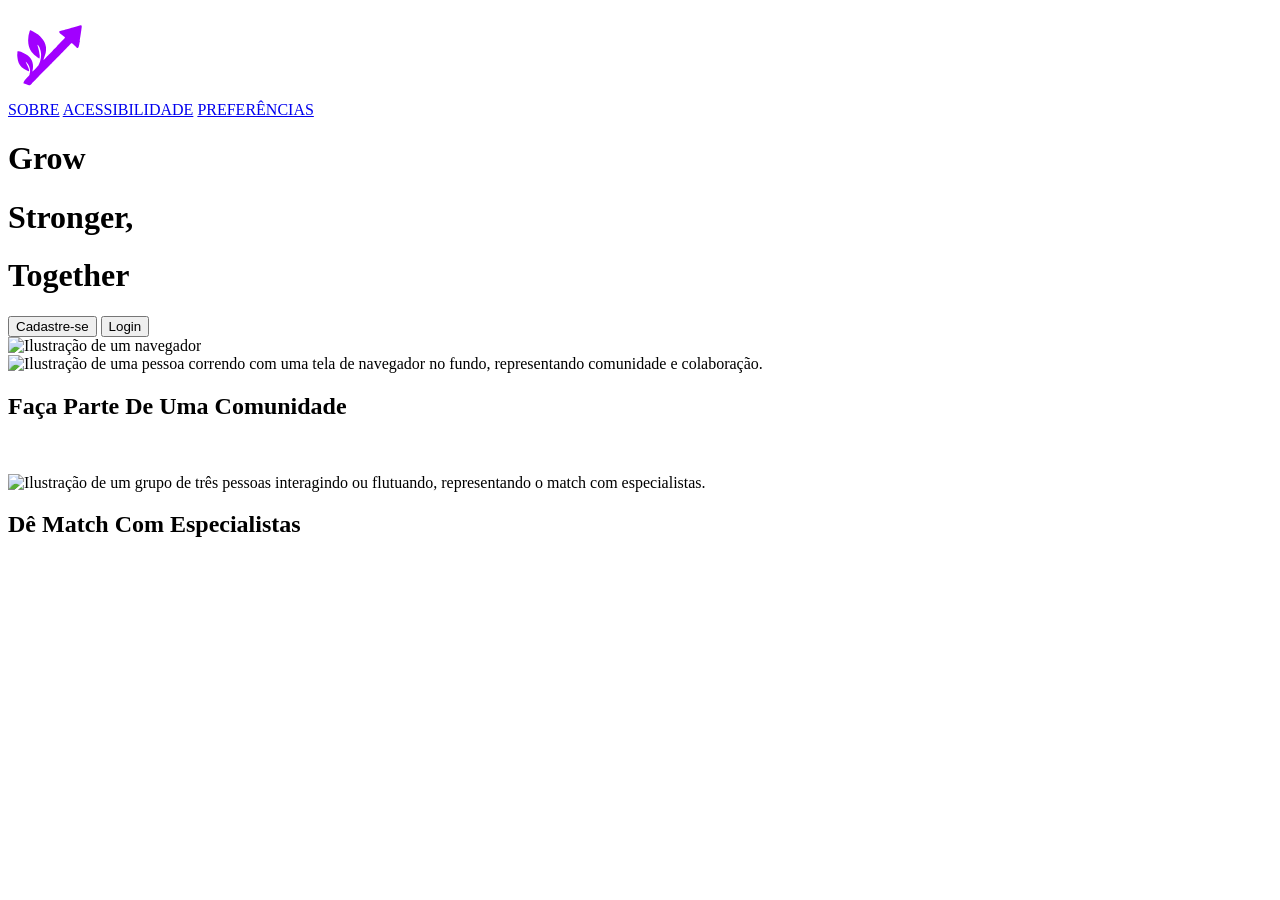
==== public/index.html @ de11a6f7 "Cmmit inicial" ====
<!DOCTYPE html>
<html lang="pt-br">
<head>
  <meta charset="UTF-8">
  <link rel="stylesheet" href="styles.css">
  <link rel="preconnect" href="https://fonts.googleapis.com">
  <link rel="preconnect" href="https://fonts.gstatic.com" crossorigin>
  <link href="https://fonts.googleapis.com/css2?family=Outfit:wght@100..900&display=swap" rel="stylesheet">
  <meta name="viewport" content="width=device-width, initial-scale=1.0">
  <title>Grow Us</title>
  <link rel="icon" href="favicon.ico" type="image/x-icon">
</head>
<body>

  <header class="top">
    <!-- Logo SVG (Mantida a SVG original do usuário) -->
    <div class="img-top">
      <svg xmlns="http://www.w3.org/2000/svg" width="123" height="89" viewBox="0 0 123 89" fill="none">
        <path fill-rule="evenodd" clip-rule="evenodd" d="M68.4445 18.4549C65.9694 19.1409 63.4789 19.8556 62.9098 20.0435C62.3406 20.231 60.9226 20.6368 59.7583 20.9449C58.5941 21.2531 56.4588 21.8553 55.0131 22.2833C53.5674 22.7114 52.1484 23.0697 51.8596 23.0797C51.4269 23.0948 51.3229 23.1996 51.2689 23.6767C51.1683 24.5646 51.5542 25.0324 53.765 26.7019C56.312 28.6254 57.0696 29.3261 56.953 29.6504C56.8625 29.902 55.0179 31.8948 52.8399 34.0943C52.2207 34.7196 51.2542 35.7348 50.6921 36.3502C50.1301 36.9657 49.6065 37.4465 49.5287 37.4185C49.4509 37.3905 49.2472 37.5998 49.0763 37.8835C48.7832 38.3695 48.3416 38.8509 45.8915 41.3567C45.3376 41.9231 44.8718 42.4216 44.8564 42.4645C44.8109 42.5909 41.0044 46.4867 39.3687 48.0806C38.8695 48.5673 38.0851 49.425 37.6255 49.9865C37.166 50.5481 36.5033 51.2366 36.1527 51.5164C35.6093 51.9502 35.5181 51.9661 35.5336 51.6241C35.5436 51.4035 36.0327 49.9093 36.6203 48.3036C37.2081 46.6979 37.6908 45.2362 37.693 45.0553C37.6953 44.8744 37.7939 44.117 37.9121 43.3721C38.0304 42.6273 38.0816 41.9074 38.0262 41.7723C37.9707 41.6374 37.9782 41.3802 38.0427 41.2008C38.1073 41.0214 38.0478 39.9541 37.9106 38.8288C37.5116 35.5541 35.9294 32.4679 33.118 29.4791C31.5556 27.8182 30.5673 26.8961 29.7854 26.3696C29.4157 26.1205 28.7984 25.69 28.4136 25.4126C27.5807 24.8122 26.2667 24.073 24.1089 22.9904C22.0996 21.9824 21.9023 22.0581 21.4428 24.0145C21.2724 24.7406 21.0031 25.7339 20.8445 26.222C20.686 26.7101 20.5611 27.2599 20.5671 27.4437C20.5732 27.6276 20.4927 28.342 20.3886 29.0313C20.0546 31.2388 20.0361 33.5416 20.3365 35.5098C21.1659 40.9411 23.3227 44.576 27.7513 48.0057C28.5203 48.6013 29.5733 49.4183 30.0915 49.8214C30.6097 50.2245 31.1272 50.5346 31.2414 50.5102C31.5816 50.4383 31.8349 48.6666 31.714 47.2032C31.5998 45.8206 30.5725 40.6791 30.267 39.962C29.9369 39.187 29.4009 37.0594 29.4801 36.839C29.6072 36.4856 30.3594 37.399 31.1449 38.8602C32.3917 41.1794 33.5054 46.4685 33.027 47.7987C32.9477 48.0193 32.9131 48.4059 32.9502 48.6578C33.0715 49.4806 32.3688 52.6697 31.5817 54.8695C30.9471 56.6426 30.6934 57.1337 30.1457 57.6481C29.7798 57.9918 29.4487 58.3613 29.41 58.4691C29.2472 58.9218 24.8123 63.5389 24.6069 63.4696C24.3241 63.3745 24.3089 62.8548 24.5677 62.1349C24.6779 61.8286 24.8443 60.9304 24.9377 60.1387C25.5337 55.0828 23.7161 50.6035 19.8373 47.5695C17.6514 45.8597 13.1933 43.7206 10.8723 43.2683C9.65905 43.0317 9.30221 43.256 9.37887 44.207C9.44315 45.007 9.36849 46.2183 9.23138 46.5996C9.09055 46.9912 9.48812 50.4213 9.87494 52.1513C10.6931 55.8106 12.8444 58.9808 15.7549 60.8157C18.8164 62.7459 20.6772 63.5873 21.016 63.1945C21.46 62.6797 20.8513 60.6632 19.2438 57.3217C18.3311 55.4244 17.643 53.8445 17.7146 53.8108C18.1664 53.598 20.1178 56.1146 21.009 58.0598C22.0627 60.3595 22.4643 64.2161 21.7658 65.3269C21.5835 65.6164 21.525 65.9125 21.625 66.0381C21.8019 66.2608 21.1509 67.6375 20.7355 67.9192C20.6188 67.9983 20.2473 68.3807 19.9097 68.769C19.2483 69.5304 18.4182 70.4086 17.1463 71.694C16.5544 72.2921 16.2106 72.8653 15.8428 73.8682L15.3433 75.2303L18.2522 76.3279C21.0646 77.3891 21.1838 77.4165 21.8448 77.1523C22.2209 77.0021 23.043 76.3329 23.6715 75.6654C24.8856 74.3759 26.2667 72.9873 26.7167 72.603C27.0522 72.3168 27.8193 71.5104 28.9027 70.3057C30.2063 68.8561 31.7222 67.2971 36.9707 62.0079C37.7103 61.2625 38.3272 60.6199 38.3416 60.5799C38.3653 60.514 39.4121 59.4591 42.4373 56.4522C43.019 55.874 43.6244 55.2989 43.7825 55.1741C43.9408 55.0493 44.5141 54.4626 45.0566 53.8703C46.3388 52.4705 46.3856 52.4224 52.7869 45.9133C53.2489 45.4437 53.7017 45.0861 53.7932 45.119C53.8844 45.1518 54.2066 44.8108 54.5088 44.3612C54.811 43.9116 55.6873 42.9136 56.4559 42.1432C59.2258 39.3674 60.1344 38.4418 61.78 36.7191C62.7001 35.7561 63.5853 34.9654 63.7473 34.962C63.9093 34.9586 65.1489 36.1011 66.5021 37.5006C69.8458 40.9597 70.2226 40.9463 71.0529 37.3404C71.2846 36.3336 71.4413 35.3675 71.4009 35.1938C71.3605 35.02 71.4887 34.6031 71.6859 34.2673C71.8853 33.9271 71.9772 33.5728 71.8934 33.4673C71.7111 33.2381 71.7686 32.0774 72.0389 30.5371C72.257 29.2943 72.3612 28.6259 72.8522 25.3235C73.4481 21.3167 73.5136 20.8309 73.5431 20.1982C73.5592 19.8527 73.6425 19.3756 73.7279 19.1381C73.9088 18.6351 73.5592 17.4287 73.1947 17.2976C73.0572 17.2481 70.9197 17.7689 68.4445 18.4549Z" fill="#A100FF"/>
      </svg>
    </div>

    <nav class="div-top">
      <a href="#" class="texto-top">SOBRE</a>
      <a href="#" class="texto-top">ACESSIBILIDADE</a>
      <a href="#" class="texto-top">PREFERÊNCIAS</a>
    </nav>
    
  </header>

  <main class="div-semi-top">
    
    <div class="div-semi-top-0">
      <!-- O texto foi mantido em H1s separados para facilitar o controle de quebra de linha -->
      <h1 class="texto-semi">Grow</h1>
      <h1 class="texto-semi">Stronger,</h1>
      <h1 class="texto-semi">Together</h1>
      <div class="div-botoes-semi">
        <button class="btn-conectar">Cadastre-se</button>
        <button class="btn-login">Login</button>
      </div>
    </div>

    <!-- A div da imagem foi mantida com a referência original do usuário -->
    <div class="div-semi-top-1">
      <img class="img-semi-top"  src="imgs/Brazuca Screen 1.png" alt="Ilustração de um navegador">
    </div>

  
  
  </main>

  <main class="main-2">
        <!-- Seção 1: Faça Parte De Uma Comunidade (Ilustração Esquerda) -->
        <section class="feature-section community-section">
            <div class="content-wrapper">
                <div class="illustration-container">
                    <!-- Ilustração 1: Pessoa correndo com tela de fundo -->
                    <img src="imgs/Brazuca Screen 2.png" alt="Ilustração de uma pessoa correndo com uma tela de navegador no fundo, representando comunidade e colaboração.">
                </div>
                <div class="text-container">
                    <h1>Faça Parte De Uma Comunidade</h1>
                    <p style="color: white;">Participe de um ambiente onde você pode colaborar, trocar experiências, solucionar desafios em conjunto e compartilhar conhecimento com outros profissionais da área!</p>
                </div>
            </div>
        </section>

        <!-- Seção 2: Dê Match Com Especialistas (Ilustração Direita) -->
        <section class="feature-section specialists-section">
            <div class="content-wrapper">

                <div class="illustration-container">
                    <!-- Ilustração 2: Grupo de pessoas flutuando/interagindo -->
                    <img src="imgs/Frame 213.png" alt="Ilustração de um grupo de três pessoas interagindo ou flutuando, representando o match com especialistas.">
                </div>
                <div class="text-container">
                    <h1>Dê Match Com Especialistas</h1>
                    <p style="color: white;">Dê match com profissionais cujas respostas, skills e interesses complementam e aceleram sua jornada na carreira.</p>
                </div>
                
            </div>
        </section>
  </main>
  
</body>
</html>
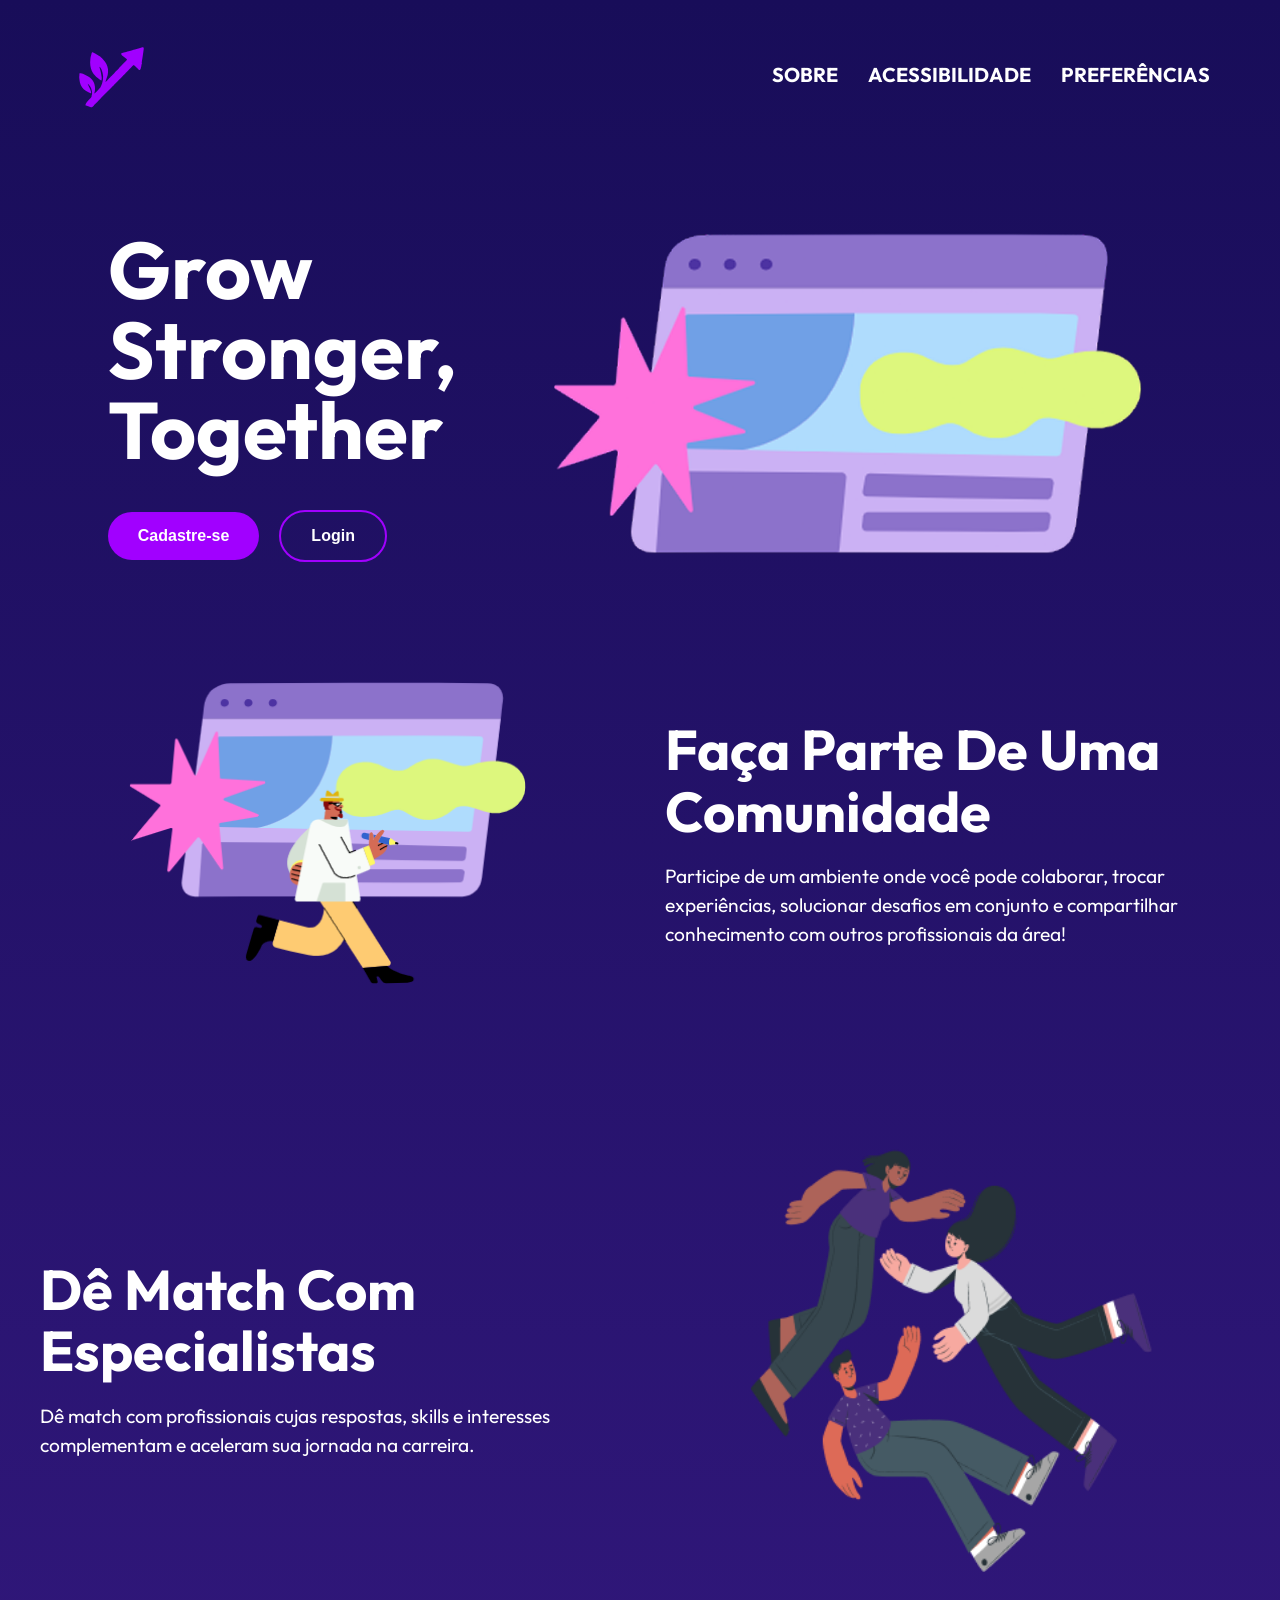
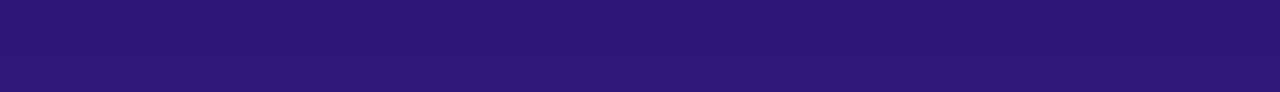
==== commit 62fecbda: "Commit inicial" ====
--- a/public/index.html
+++ b/public/index.html
@@ -2,13 +2,13 @@
 <html lang="pt-br">
 <head>
   <meta charset="UTF-8">
-  <link rel="stylesheet" href="styles.css">
+  <link rel="stylesheet" href="/public/src/css/styles.css">
   <link rel="preconnect" href="https://fonts.googleapis.com">
   <link rel="preconnect" href="https://fonts.gstatic.com" crossorigin>
   <link href="https://fonts.googleapis.com/css2?family=Outfit:wght@100..900&display=swap" rel="stylesheet">
   <meta name="viewport" content="width=device-width, initial-scale=1.0">
   <title>Grow Us</title>
-  <link rel="icon" href="favicon.ico" type="image/x-icon">
+  <link rel="icon" href="/public/src/assets/icons/favicon.ico" type="image/x-icon">
 </head>
 <body>
 
@@ -43,7 +43,7 @@
 
     <!-- A div da imagem foi mantida com a referência original do usuário -->
     <div class="div-semi-top-1">
-      <img class="img-semi-top"  src="imgs/Brazuca Screen 1.png" alt="Ilustração de um navegador">
+      <img class="img-semi-top"  src="/public/src/assets/images/Brazuca Screen 1.png" alt="Ilustração de um navegador">
     </div>
 
   
@@ -56,7 +56,7 @@
             <div class="content-wrapper">
                 <div class="illustration-container">
                     <!-- Ilustração 1: Pessoa correndo com tela de fundo -->
-                    <img src="imgs/Brazuca Screen 2.png" alt="Ilustração de uma pessoa correndo com uma tela de navegador no fundo, representando comunidade e colaboração.">
+                    <img src="/public/src/assets/images/Brazuca Screen 2.png" alt="Ilustração de uma pessoa correndo com uma tela de navegador no fundo, representando comunidade e colaboração.">
                 </div>
                 <div class="text-container">
                     <h1>Faça Parte De Uma Comunidade</h1>
@@ -71,7 +71,7 @@
 
                 <div class="illustration-container">
                     <!-- Ilustração 2: Grupo de pessoas flutuando/interagindo -->
-                    <img src="imgs/Frame 213.png" alt="Ilustração de um grupo de três pessoas interagindo ou flutuando, representando o match com especialistas.">
+                    <img src="/public/src/assets/images/Frame 213.png" alt="Ilustração de um grupo de três pessoas interagindo ou flutuando, representando o match com especialistas.">
                 </div>
                 <div class="text-container">
                     <h1>Dê Match Com Especialistas</h1>
--- a/public/src/css/styles.css
+++ b/public/src/css/styles.css
@@ -0,0 +1,252 @@
+/* Importação da fonte Outfit já está no HTML */
+
+/* Reset básico e cor de fundo com gradiente */
+* {
+    box-sizing: border-box;
+    margin: 0;
+    padding: 0;
+}
+
+body {
+    /* Cor de fundo base do usuário: #180D59 */
+    /* Adicionando um gradiente sutil para replicar o efeito da imagem */
+    background: linear-gradient(180deg, #180D59 0%, #30177A 100%);
+    min-height: 100vh; /* Garante que o gradiente cubra toda a tela */
+    font-family: "Outfit", sans-serif;
+}
+
+/* Estilo do Cabeçalho (Header) */
+.top {
+    display: flex;
+    /* Usando space-between para empurrar os links para a direita e a logo para a esquerda */
+    justify-content: space-between;
+    align-items: center;
+    padding: 30px 70px; /* Padding para as laterais e topo/fundo */
+}
+
+/* Logo - A SVG já tem a cor roxa (fill="#A100FF") */
+.img-top {
+    /* Ajuste o tamanho da SVG se necessário, mas as dimensões originais (123x89) parecem adequadas */
+    display: flex;
+    align-items: center;
+}
+
+/* Links de Navegação */
+.div-top {
+    display: flex;
+    gap: 30px;
+    /* O padding-right: 70px; foi movido para o .top para centralizar o conteúdo do header */
+}
+
+.texto-top {
+    color: #FFF;
+    font-size: 20px;
+    font-weight: 700;
+    text-decoration: none; /* Remover sublinhado de links */
+    cursor: pointer;
+    /* O design não parece ter a fonte Outfit, mas vou manter o que o usuário definiu */
+    transition: color 0.3s;
+}
+
+.texto-top:hover {
+    color: #A100FF; /* Um efeito de hover sutil */
+}
+
+/* Seção Principal (Hero Section) */
+.div-semi-top {
+    margin-top: 80px; /* Ajuste para o espaçamento do topo */
+    display: flex;
+    /* Usando um padding horizontal para centralizar o conteúdo de forma mais controlada */
+    padding: 0 100px;
+    align-items: center;
+    justify-content: space-around; /* Distribui o espaço entre o texto e a imagem */
+}
+
+/* Div do Texto e Botões */
+.div-semi-top-0 {
+    /* O design mostra o texto e botões à esquerda */
+    max-width: 500px;
+}
+
+.texto-semi {
+    color: #FFF;
+    font-size: 80px; /* Aumentado para corresponder ao tamanho da imagem */
+    font-weight: 700;
+    line-height: 1.0; /* Linha mais apertada para o texto */
+    text-transform: none; /* Removido capitalize, o texto na imagem é misto */
+    padding: 0;
+    margin: 0;
+}
+
+/* Div dos Botões */
+.div-botoes-semi {
+    margin-top: 40px; /* Aumentado o espaçamento para a imagem */
+    display: flex;
+    gap: 20px;
+    align-items: center;
+}
+
+/* Botão CONECTAR (Preenchido) */
+.btn-conectar {
+    background-color: #A100FF; /* Roxo vibrante */
+    color: #FFF;
+    border: none;
+    padding: 15px 30px;
+    border-radius: 30px; /* Borda arredondada */
+    font-size: 16px;
+    font-weight: 700;
+    cursor: pointer;
+    transition: background-color 0.3s;
+}
+
+.btn-conectar:hover {
+    background-color: #8B00E0;
+}
+
+/* Botão LOGIN (Borda) */
+.btn-login {
+    background-color: transparent;
+    color: #FFF;
+    border: 2px solid #A100FF; /* Borda roxa vibrante */
+    padding: 15px 30px;
+    border-radius: 30px;
+    font-size: 16px;
+    font-weight: 700;
+    cursor: pointer;
+    transition: background-color 0.3s, border-color 0.3s;
+}
+
+.btn-login:hover {
+    background-color: rgba(161, 0, 255, 0.1); /* Um leve fundo ao passar o mouse */
+}
+
+/* Imagem de Ilustração */
+.div-semi-top-1 {
+    /* Garante que a imagem não seja esmagada */
+    flex-shrink: 0;
+}
+
+.img-semi-top {
+    /* Ajustado o tamanho para corresponder melhor à proporção da imagem */
+    width: 650px; 
+    height: auto;
+    margin-left: 50px; /* Espaçamento da imagem para o texto */
+}
+
+/* Removido as classes não utilizadas ou substituídas */
+/* .espaco foi removida */
+/* .div-top teve o padding ajustado */
+/* .texto-semi teve o font-size ajustado */
+/* .img-semi-top teve o width ajustado */
+
+.main-2 {
+    max-width: 1400px;
+    margin: 0 auto; /* Centraliza horizontalmente */
+    padding: 40px 20px;
+}
+
+
+.feature-section {
+    padding: 80px 0;
+    justify-content: center;
+}
+
+.content-wrapper {
+    display: flex;
+    align-items: center;
+    justify-content: space-between;
+    gap: 50px;
+    margin: 0 auto;
+    max-width: 1200px;
+}
+
+/* Estilo para as ilustrações */
+.illustration-container {
+    flex: 1;
+    max-width: 50%;
+    display: flex;
+    justify-content: center;
+    align-items: center;
+}
+
+.illustration-container img {
+    width: 70%;
+    height: auto;
+    max-width: 600px; /* Ajuste o tamanho máximo da ilustração */
+}
+
+/* Estilo para o texto */
+.text-container {
+    flex: 1;
+    max-width: 50%;
+}
+
+.text-container h1 {
+    font-size: 3.5rem; /* Título grande e em negrito */
+    font-weight: 700;
+    line-height: 1.1;
+    margin-bottom: 20px;
+}
+
+.text-container p {
+    font-size: 1.2rem;
+    font-weight: 400;
+    line-height: 1.5;
+    color: var(--color-text-secondary); /* Texto secundário um pouco mais claro */
+}
+
+/* Ajustes específicos para as seções */
+
+/* Seção 1: Comunidade (Ilustração Esquerda) */
+.community-section .content-wrapper {
+    flex-direction: row; /* Ilustração esquerda, Texto direita */
+}
+
+/* Seção 2: Especialistas (Ilustração Direita) */
+.specialists-section .content-wrapper {
+    flex-direction: row-reverse; /* Texto esquerda, Ilustração direita */
+}
+
+h1, p{
+    color: #FFF;
+}
+
+/* Ajustes de responsividade */
+@media (max-width: 992px) {
+    .content-wrapper {
+        flex-direction: column;
+        text-align: center;
+    }
+
+    .illustration-container,
+    .text-container {
+        max-width: 100%;
+    }
+
+    .text-container h1 {
+        font-size: 2.5rem;
+    }
+
+    .text-container p {
+        font-size: 1rem;
+    }
+
+    .community-section .content-wrapper {
+        flex-direction: column;
+    }
+
+    .specialists-section .content-wrapper {
+        flex-direction: column;
+    }
+}
+
+@media (max-width: 576px) {
+    .feature-section {
+        padding: 40px 0;
+    }
+
+    .text-container h1 {
+        font-size: 2rem;
+    }
+}
+
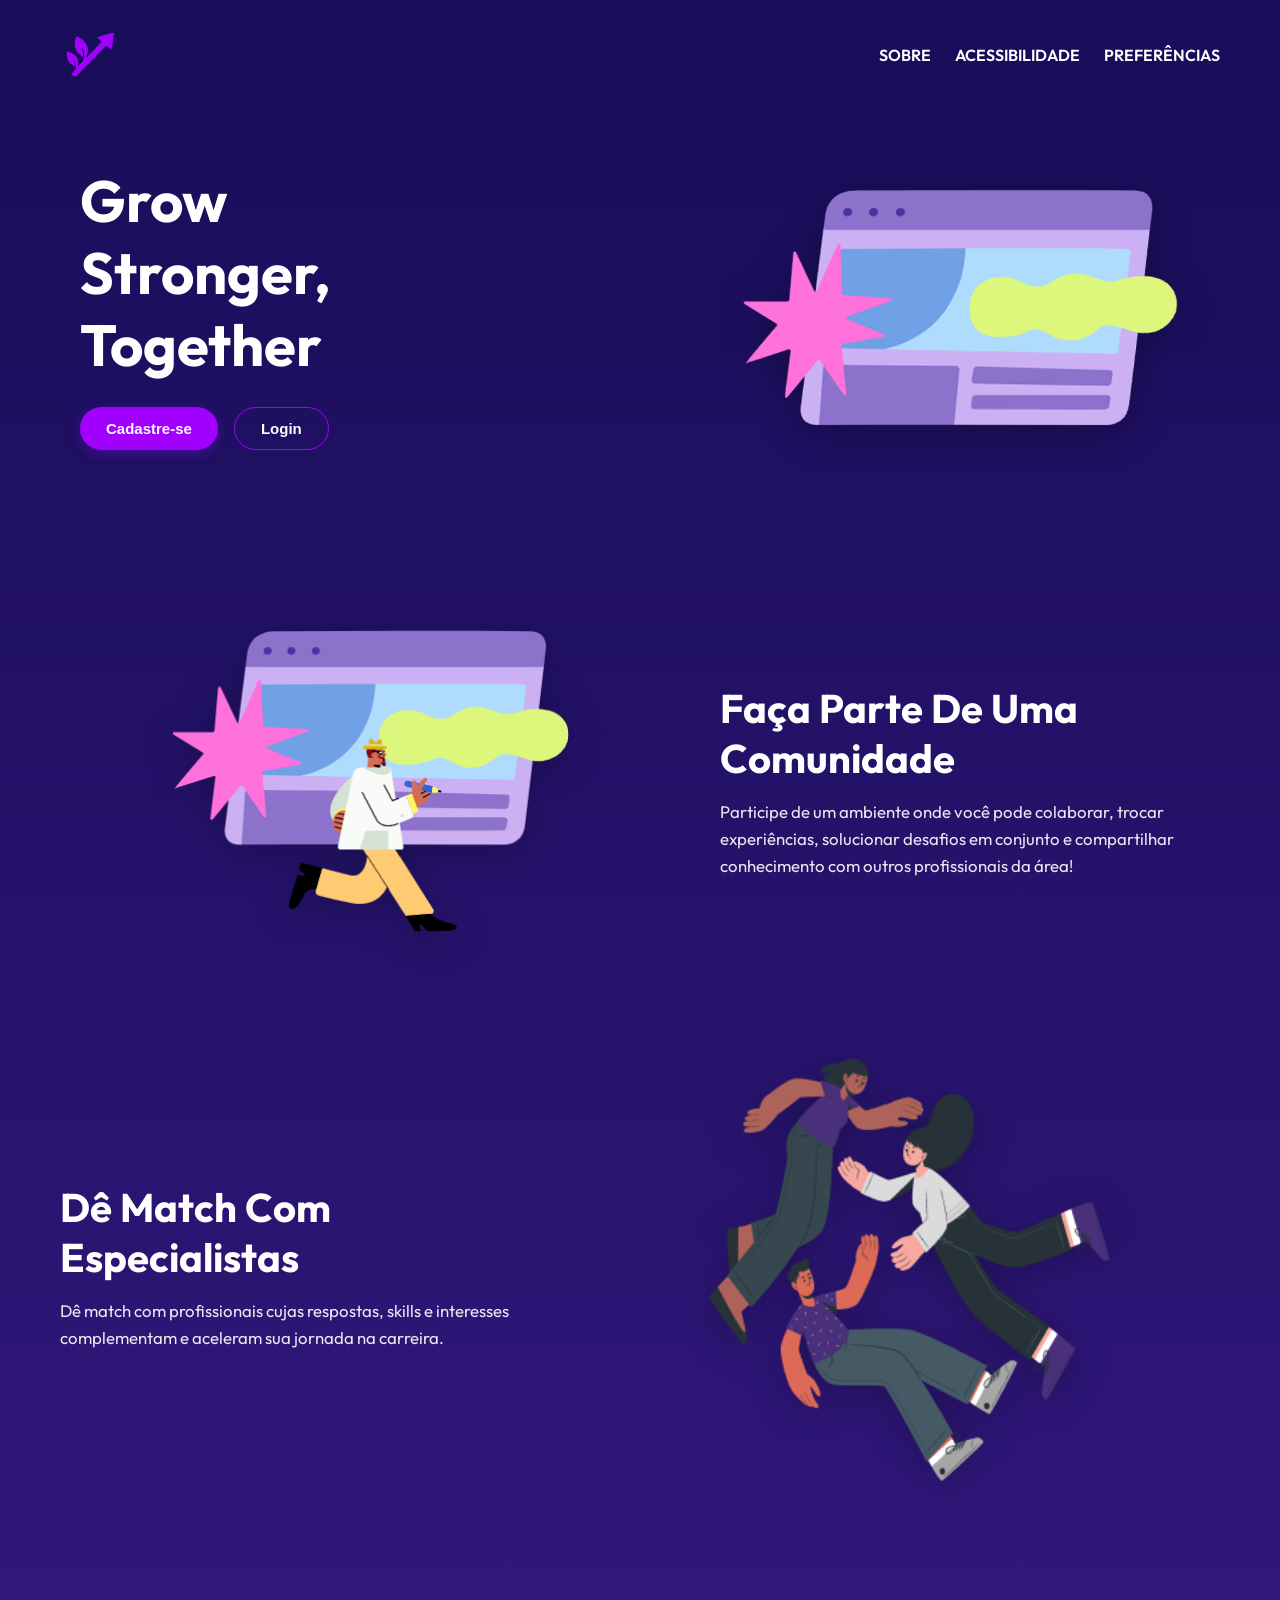
==== commit 74d5bd54: "Correção da tela Home" ====
--- a/public/index.html
+++ b/public/index.html
@@ -2,13 +2,13 @@
 <html lang="pt-br">
 <head>
   <meta charset="UTF-8">
-  <link rel="stylesheet" href="/public/src/css/styles.css">
+  <link rel="stylesheet" href="./src/css/styles.css">
   <link rel="preconnect" href="https://fonts.googleapis.com">
   <link rel="preconnect" href="https://fonts.gstatic.com" crossorigin>
   <link href="https://fonts.googleapis.com/css2?family=Outfit:wght@100..900&display=swap" rel="stylesheet">
   <meta name="viewport" content="width=device-width, initial-scale=1.0">
   <title>Grow Us</title>
-  <link rel="icon" href="/public/src/assets/icons/favicon.ico" type="image/x-icon">
+  <link rel="icon" href="./src/assets/icons/favicon.ico" type="image/x-icon">
 </head>
 <body>
 
@@ -37,13 +37,15 @@
       <h1 class="texto-semi">Together</h1>
       <div class="div-botoes-semi">
         <button class="btn-conectar">Cadastre-se</button>
-        <button class="btn-login">Login</button>
+        <a href="./src/pages/auth/login/login.html" class="btn-login-link">
+            <button class="btn-login">Login</button>
+        </a>      
       </div>
     </div>
 
     <!-- A div da imagem foi mantida com a referência original do usuário -->
     <div class="div-semi-top-1">
-      <img class="img-semi-top"  src="/public/src/assets/images/Brazuca Screen 1.png" alt="Ilustração de um navegador">
+      <img class="img-semi-top"  src="./src/assets/images/Brazuca Screen 1.png" alt="Ilustração de um navegador">
     </div>
 
   
@@ -56,7 +58,7 @@
             <div class="content-wrapper">
                 <div class="illustration-container">
                     <!-- Ilustração 1: Pessoa correndo com tela de fundo -->
-                    <img src="/public/src/assets/images/Brazuca Screen 2.png" alt="Ilustração de uma pessoa correndo com uma tela de navegador no fundo, representando comunidade e colaboração.">
+                    <img src="./src/assets/images/Brazuca Screen 2.png" alt="Ilustração de uma pessoa correndo com uma tela de navegador no fundo, representando comunidade e colaboração.">
                 </div>
                 <div class="text-container">
                     <h1>Faça Parte De Uma Comunidade</h1>
@@ -71,7 +73,7 @@
 
                 <div class="illustration-container">
                     <!-- Ilustração 2: Grupo de pessoas flutuando/interagindo -->
-                    <img src="/public/src/assets/images/Frame 213.png" alt="Ilustração de um grupo de três pessoas interagindo ou flutuando, representando o match com especialistas.">
+                    <img src="./src/assets/images/Frame 213.png" alt="Ilustração de um grupo de três pessoas interagindo ou flutuando, representando o match com especialistas.">
                 </div>
                 <div class="text-container">
                     <h1>Dê Match Com Especialistas</h1>
--- a/public/src/css/styles.css
+++ b/public/src/css/styles.css
@@ -1,252 +1,251 @@
-/* Importação da fonte Outfit já está no HTML */
-
-/* Reset básico e cor de fundo com gradiente */
+/* Reset e base */
 * {
-    box-sizing: border-box;
-    margin: 0;
-    padding: 0;
+  box-sizing: border-box;
+  margin: 0;
+  padding: 0;
 }
 
 body {
-    /* Cor de fundo base do usuário: #180D59 */
-    /* Adicionando um gradiente sutil para replicar o efeito da imagem */
-    background: linear-gradient(180deg, #180D59 0%, #30177A 100%);
-    min-height: 100vh; /* Garante que o gradiente cubra toda a tela */
-    font-family: "Outfit", sans-serif;
-}
-
-/* Estilo do Cabeçalho (Header) */
+  background: linear-gradient(180deg, #180D59 0%, #30177A 100%);
+  font-family: "Outfit", sans-serif;
+  color: #fff;
+  min-height: 100vh;
+}
+
+/* ===== HEADER ===== */
 .top {
-    display: flex;
-    /* Usando space-between para empurrar os links para a direita e a logo para a esquerda */
-    justify-content: space-between;
-    align-items: center;
-    padding: 30px 70px; /* Padding para as laterais e topo/fundo */
-}
-
-/* Logo - A SVG já tem a cor roxa (fill="#A100FF") */
-.img-top {
-    /* Ajuste o tamanho da SVG se necessário, mas as dimensões originais (123x89) parecem adequadas */
-    display: flex;
-    align-items: center;
-}
-
-/* Links de Navegação */
+  display: flex;
+  justify-content: space-between;
+  align-items: center;
+  padding: 20px 60px;
+}
+
+.img-top svg {
+  width: 90px;
+  height: auto;
+  transition: transform 0.3s ease;
+}
+
+.img-top svg:hover {
+  transform: scale(1.05);
+}
+
 .div-top {
-    display: flex;
-    gap: 30px;
-    /* O padding-right: 70px; foi movido para o .top para centralizar o conteúdo do header */
+  display: flex;
+  gap: 24px;
 }
 
 .texto-top {
-    color: #FFF;
-    font-size: 20px;
-    font-weight: 700;
-    text-decoration: none; /* Remover sublinhado de links */
-    cursor: pointer;
-    /* O design não parece ter a fonte Outfit, mas vou manter o que o usuário definiu */
-    transition: color 0.3s;
+  color: #fff;
+  font-size: 16px;
+  font-weight: 600;
+  text-decoration: none;
+  transition: color 0.3s ease;
 }
 
 .texto-top:hover {
-    color: #A100FF; /* Um efeito de hover sutil */
-}
-
-/* Seção Principal (Hero Section) */
+  color: #a100ff;
+}
+
+/* ===== HERO SECTION ===== */
 .div-semi-top {
-    margin-top: 80px; /* Ajuste para o espaçamento do topo */
-    display: flex;
-    /* Usando um padding horizontal para centralizar o conteúdo de forma mais controlada */
-    padding: 0 100px;
-    align-items: center;
-    justify-content: space-around; /* Distribui o espaço entre o texto e a imagem */
-}
-
-/* Div do Texto e Botões */
+  display: flex;
+  justify-content: space-between;
+  align-items: center;
+  padding: 60px 80px;
+  flex-wrap: wrap;
+}
+
 .div-semi-top-0 {
-    /* O design mostra o texto e botões à esquerda */
-    max-width: 500px;
+  max-width: 450px;
 }
 
 .texto-semi {
-    color: #FFF;
-    font-size: 80px; /* Aumentado para corresponder ao tamanho da imagem */
-    font-weight: 700;
-    line-height: 1.0; /* Linha mais apertada para o texto */
-    text-transform: none; /* Removido capitalize, o texto na imagem é misto */
-    padding: 0;
-    margin: 0;
-}
-
-/* Div dos Botões */
+  font-size: 58px;
+  font-weight: 700;
+  line-height: 1.1;
+  margin-bottom: 8px;
+}
+
 .div-botoes-semi {
-    margin-top: 40px; /* Aumentado o espaçamento para a imagem */
-    display: flex;
-    gap: 20px;
-    align-items: center;
-}
-
-/* Botão CONECTAR (Preenchido) */
+  margin-top: 30px;
+  display: flex;
+  gap: 16px;
+}
+
+/* Botão principal */
 .btn-conectar {
-    background-color: #A100FF; /* Roxo vibrante */
-    color: #FFF;
-    border: none;
+  background: #a100ff;
+  color: #fff;
+  border: none;
+  padding: 12px 26px;
+  border-radius: 25px;
+  font-size: 15px;
+  font-weight: 600;
+  cursor: pointer;
+  box-shadow: 0 4px 12px rgba(161, 0, 255, 0.3);
+  transition: all 0.3s ease;
+}
+
+.btn-conectar:hover {
+  background: #8b00e0;
+  transform: translateY(-2px);
+}
+
+/* Botão secundário */
+.btn-login {
+  background: transparent;
+  color: #fff;
+  border: 1.8px solid #a100ff;
+  padding: 12px 26px;
+  border-radius: 25px;
+  font-size: 15px;
+  font-weight: 600;
+  cursor: pointer;
+  transition: all 0.3s ease;
+}
+
+.btn-login:hover {
+  background: rgba(161, 0, 255, 0.1);
+  transform: translateY(-2px);
+}
+
+/* Imagem */
+.img-semi-top {
+  width: 480px;
+  height: auto;
+  margin-left: 40px;
+  border-radius: 12px;
+  filter: drop-shadow(0 6px 18px rgba(0, 0, 0, 0.3));
+  transition: transform 0.3s ease;
+}
+
+.img-semi-top:hover {
+  transform: scale(1.02);
+}
+
+/* ===== SEÇÕES INFERIORES ===== */
+.main-2 {
+  max-width: 1200px;
+  margin: 0 auto;
+  padding: 60px 20px;
+}
+
+.feature-section {
+  padding: 60px 0;
+}
+
+.content-wrapper {
+  display: flex;
+  align-items: center;
+  justify-content: space-between;
+  gap: 40px;
+  flex-wrap: wrap;
+}
+
+.illustration-container {
+  flex: 1;
+  display: flex;
+  justify-content: center;
+}
+
+.illustration-container img {
+  width: 65%;
+  max-width: 500px;
+  height: auto;
+  border-radius: 10px;
+  filter: drop-shadow(0 6px 18px rgba(0, 0, 0, 0.25));
+  transition: transform 0.3s ease;
+}
+
+.illustration-container img:hover {
+  transform: scale(1.02);
+}
+
+.text-container {
+  flex: 1;
+  max-width: 500px;
+}
+
+.text-container h1 {
+  font-size: 2.5rem;
+  font-weight: 700;
+  margin-bottom: 16px;
+}
+
+.text-container p {
+  font-size: 1.05rem;
+  line-height: 1.6;
+  opacity: 0.9;
+}
+
+/* Ordem alternada */
+.community-section .content-wrapper {
+  flex-direction: row;
+}
+
+.specialists-section .content-wrapper {
+  flex-direction: row-reverse;
+}
+
+/* ===== RESPONSIVIDADE ===== */
+@media (max-width: 992px) {
+  .div-semi-top {
+    flex-direction: column;
+    text-align: center;
+  }
+
+  .img-semi-top {
+    margin: 40px 0 0 0;
+    width: 400px;
+  }
+
+  .texto-semi {
+    font-size: 46px;
+  }
+
+  .content-wrapper {
+    flex-direction: column;
+    text-align: center;
+  }
+
+  .illustration-container img {
+    width: 80%;
+  }
+
+  .text-container h1 {
+    font-size: 2rem;
+  }
+
+  .text-container p {
+    font-size: 1rem;
+  }
+}
+
+@media (max-width: 576px) {
+  .top {
     padding: 15px 30px;
-    border-radius: 30px; /* Borda arredondada */
-    font-size: 16px;
-    font-weight: 700;
-    cursor: pointer;
-    transition: background-color 0.3s;
-}
-
-.btn-conectar:hover {
-    background-color: #8B00E0;
-}
-
-/* Botão LOGIN (Borda) */
-.btn-login {
-    background-color: transparent;
-    color: #FFF;
-    border: 2px solid #A100FF; /* Borda roxa vibrante */
-    padding: 15px 30px;
-    border-radius: 30px;
-    font-size: 16px;
-    font-weight: 700;
-    cursor: pointer;
-    transition: background-color 0.3s, border-color 0.3s;
-}
-
-.btn-login:hover {
-    background-color: rgba(161, 0, 255, 0.1); /* Um leve fundo ao passar o mouse */
-}
-
-/* Imagem de Ilustração */
-.div-semi-top-1 {
-    /* Garante que a imagem não seja esmagada */
-    flex-shrink: 0;
-}
-
-.img-semi-top {
-    /* Ajustado o tamanho para corresponder melhor à proporção da imagem */
-    width: 650px; 
-    height: auto;
-    margin-left: 50px; /* Espaçamento da imagem para o texto */
-}
-
-/* Removido as classes não utilizadas ou substituídas */
-/* .espaco foi removida */
-/* .div-top teve o padding ajustado */
-/* .texto-semi teve o font-size ajustado */
-/* .img-semi-top teve o width ajustado */
-
-.main-2 {
-    max-width: 1400px;
-    margin: 0 auto; /* Centraliza horizontalmente */
-    padding: 40px 20px;
-}
-
-
-.feature-section {
-    padding: 80px 0;
-    justify-content: center;
-}
-
-.content-wrapper {
-    display: flex;
-    align-items: center;
-    justify-content: space-between;
-    gap: 50px;
-    margin: 0 auto;
-    max-width: 1200px;
-}
-
-/* Estilo para as ilustrações */
-.illustration-container {
-    flex: 1;
-    max-width: 50%;
-    display: flex;
-    justify-content: center;
-    align-items: center;
-}
-
-.illustration-container img {
-    width: 70%;
-    height: auto;
-    max-width: 600px; /* Ajuste o tamanho máximo da ilustração */
-}
-
-/* Estilo para o texto */
-.text-container {
-    flex: 1;
-    max-width: 50%;
-}
-
-.text-container h1 {
-    font-size: 3.5rem; /* Título grande e em negrito */
-    font-weight: 700;
-    line-height: 1.1;
-    margin-bottom: 20px;
-}
-
-.text-container p {
-    font-size: 1.2rem;
-    font-weight: 400;
-    line-height: 1.5;
-    color: var(--color-text-secondary); /* Texto secundário um pouco mais claro */
-}
-
-/* Ajustes específicos para as seções */
-
-/* Seção 1: Comunidade (Ilustração Esquerda) */
-.community-section .content-wrapper {
-    flex-direction: row; /* Ilustração esquerda, Texto direita */
-}
-
-/* Seção 2: Especialistas (Ilustração Direita) */
-.specialists-section .content-wrapper {
-    flex-direction: row-reverse; /* Texto esquerda, Ilustração direita */
-}
-
-h1, p{
-    color: #FFF;
-}
-
-/* Ajustes de responsividade */
-@media (max-width: 992px) {
-    .content-wrapper {
-        flex-direction: column;
-        text-align: center;
-    }
-
-    .illustration-container,
-    .text-container {
-        max-width: 100%;
-    }
-
-    .text-container h1 {
-        font-size: 2.5rem;
-    }
-
-    .text-container p {
-        font-size: 1rem;
-    }
-
-    .community-section .content-wrapper {
-        flex-direction: column;
-    }
-
-    .specialists-section .content-wrapper {
-        flex-direction: column;
-    }
-}
-
-@media (max-width: 576px) {
-    .feature-section {
-        padding: 40px 0;
-    }
-
-    .text-container h1 {
-        font-size: 2rem;
-    }
-}
-
+  }
+
+  .div-top {
+    gap: 16px;
+  }
+
+  .texto-top {
+    font-size: 14px;
+  }
+
+  .texto-semi {
+    font-size: 38px;
+  }
+
+  .btn-conectar,
+  .btn-login {
+    padding: 10px 20px;
+    font-size: 14px;
+  }
+
+  .img-semi-top {
+    width: 100%;
+  }
+}
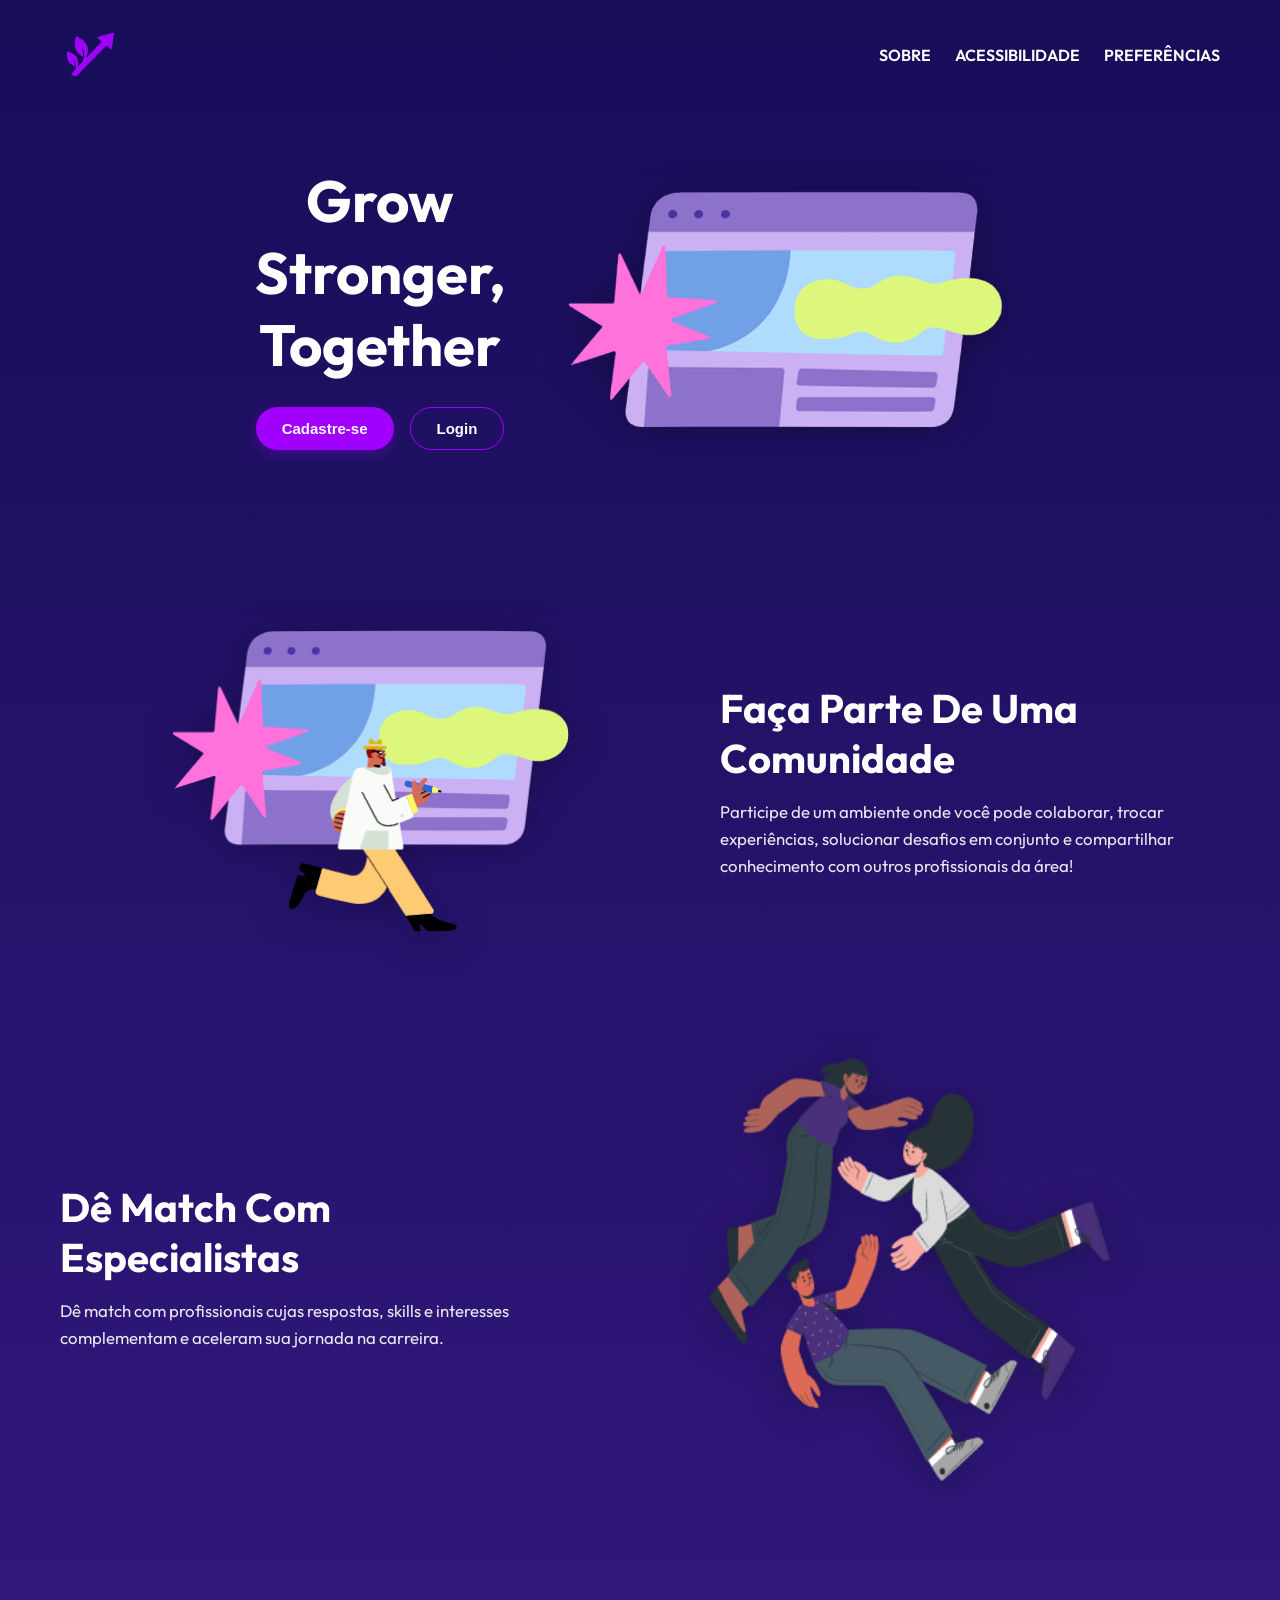
==== commit 83295655: "Adição da tela de cadastro" ====
--- a/public/index.html
+++ b/public/index.html
@@ -1,19 +1,281 @@
 <!DOCTYPE html>
 <html lang="pt-br">
 <head>
-  <meta charset="UTF-8">
-  <link rel="stylesheet" href="./src/css/styles.css">
-  <link rel="preconnect" href="https://fonts.googleapis.com">
-  <link rel="preconnect" href="https://fonts.gstatic.com" crossorigin>
-  <link href="https://fonts.googleapis.com/css2?family=Outfit:wght@100..900&display=swap" rel="stylesheet">
-  <meta name="viewport" content="width=device-width, initial-scale=1.0">
+  <meta charset="UTF-8" />
+  <meta name="viewport" content="width=device-width, initial-scale=1.0" />
   <title>Grow Us</title>
-  <link rel="icon" href="./src/assets/icons/favicon.ico" type="image/x-icon">
+  <link rel="icon" href="./src/assets/icons/favicon.ico" type="image/x-icon" />
+  <link rel="preconnect" href="https://fonts.googleapis.com" />
+  <link rel="preconnect" href="https://fonts.gstatic.com" crossorigin />
+  <link href="https://fonts.googleapis.com/css2?family=Outfit:wght@100..900&display=swap" rel="stylesheet" />
+
+  <style>
+    /* Reset e base */
+    * {
+      box-sizing: border-box;
+      margin: 0;
+      padding: 0;
+    }
+
+    body {
+      background: linear-gradient(180deg, #180D59 0%, #30177A 100%);
+      font-family: "Outfit", sans-serif;
+      color: #fff;
+      min-height: 100vh;
+    }
+
+    /* ===== HEADER ===== */
+    .top {
+      display: flex;
+      justify-content: space-between;
+      align-items: center;
+      padding: 20px 60px;
+    }
+
+    .img-top svg {
+      width: 90px;
+      height: auto;
+      transition: transform 0.3s ease;
+    }
+
+    .img-top svg:hover {
+      transform: scale(1.05);
+    }
+
+    .div-top {
+      display: flex;
+      gap: 24px;
+    }
+
+    .texto-top {
+      color: #fff;
+      font-size: 16px;
+      font-weight: 600;
+      text-decoration: none;
+      transition: color 0.3s ease;
+    }
+
+    .texto-top:hover {
+      color: #a100ff;
+    }
+
+    /* ===== HERO SECTION ===== */
+    .div-semi-top {
+      display: flex;
+      justify-content: center;
+      align-items: center;
+      padding: 60px 40px;
+      flex-wrap: wrap;
+      gap: 40px;
+      max-width: 1200px;
+      margin: 0 auto;
+    }
+
+    .div-semi-top-0 {
+      max-width: 500px;
+      text-align: center;
+    }
+
+    .texto-semi {
+      font-size: 58px;
+      font-weight: 700;
+      line-height: 1.1;
+      margin-bottom: 8px;
+    }
+
+    .div-botoes-semi {
+      margin-top: 30px;
+      display: flex;
+      justify-content: center;
+      gap: 16px;
+    }
+
+    /* Botão principal */
+    .btn-conectar {
+      background: #a100ff;
+      color: #fff;
+      border: none;
+      padding: 12px 26px;
+      border-radius: 25px;
+      font-size: 15px;
+      font-weight: 600;
+      cursor: pointer;
+      box-shadow: 0 4px 12px rgba(161, 0, 255, 0.3);
+      transition: all 0.3s ease;
+    }
+
+    .btn-conectar:hover {
+      background: #8b00e0;
+      transform: translateY(-2px);
+    }
+
+    /* Botão secundário */
+    .btn-login {
+      background: transparent;
+      color: #fff;
+      border: 1.8px solid #a100ff;
+      padding: 12px 26px;
+      border-radius: 25px;
+      font-size: 15px;
+      font-weight: 600;
+      cursor: pointer;
+      transition: all 0.3s ease;
+    }
+
+    .btn-login:hover {
+      background: rgba(161, 0, 255, 0.1);
+      transform: translateY(-2px);
+    }
+
+    /* Imagem */
+    .img-semi-top {
+      width: 480px;
+      height: auto;
+      border-radius: 12px;
+      filter: drop-shadow(0 6px 18px rgba(0, 0, 0, 0.3));
+      transition: transform 0.3s ease;
+    }
+
+    .img-semi-top:hover {
+      transform: scale(1.02);
+    }
+
+    /* ===== SEÇÕES INFERIORES ===== */
+    .main-2 {
+      max-width: 1200px;
+      margin: 0 auto;
+      padding: 60px 20px;
+    }
+
+    .feature-section {
+      padding: 60px 0;
+    }
+
+    .content-wrapper {
+      display: flex;
+      align-items: center;
+      justify-content: space-between;
+      gap: 40px;
+      flex-wrap: wrap;
+    }
+
+    .illustration-container {
+      flex: 1;
+      display: flex;
+      justify-content: center;
+    }
+
+    .illustration-container img {
+      width: 65%;
+      max-width: 500px;
+      height: auto;
+      border-radius: 10px;
+      filter: drop-shadow(0 6px 18px rgba(0, 0, 0, 0.25));
+      transition: transform 0.3s ease;
+    }
+
+    .illustration-container img:hover {
+      transform: scale(1.02);
+    }
+
+    .text-container {
+      flex: 1;
+      max-width: 500px;
+    }
+
+    .text-container h1 {
+      font-size: 2.5rem;
+      font-weight: 700;
+      margin-bottom: 16px;
+    }
+
+    .text-container p {
+      font-size: 1.05rem;
+      line-height: 1.6;
+      opacity: 0.9;
+    }
+
+    /* Ordem alternada */
+    .community-section .content-wrapper {
+      flex-direction: row;
+    }
+
+    .specialists-section .content-wrapper {
+      flex-direction: row-reverse;
+    }
+
+    /* ===== RESPONSIVIDADE ===== */
+    @media (max-width: 992px) {
+      .div-semi-top {
+        flex-direction: column;
+        text-align: center;
+        padding: 60px 30px;
+      }
+
+      .img-semi-top {
+        width: 400px;
+      }
+
+      .texto-semi {
+        font-size: 46px;
+      }
+
+      .content-wrapper {
+        flex-direction: column;
+        text-align: center;
+      }
+
+      .illustration-container img {
+        width: 80%;
+      }
+
+      .text-container h1 {
+        font-size: 2rem;
+      }
+
+      .text-container p {
+        font-size: 1rem;
+      }
+    }
+
+    @media (max-width: 576px) {
+      .top {
+        padding: 15px 20px;
+      }
+
+      .div-top {
+        gap: 16px;
+      }
+
+      .texto-top {
+        font-size: 14px;
+      }
+
+      .texto-semi {
+        font-size: 38px;
+      }
+
+      .btn-conectar,
+      .btn-login {
+        padding: 10px 20px;
+        font-size: 14px;
+      }
+
+      .img-semi-top {
+        width: 100%;
+      }
+
+      .div-botoes-semi {
+        flex-direction: column;
+        align-items: center;
+      }
+    }
+  </style>
 </head>
 <body>
 
   <header class="top">
-    <!-- Logo SVG (Mantida a SVG original do usuário) -->
+    <!-- Logo SVG -->
     <div class="img-top">
       <svg xmlns="http://www.w3.org/2000/svg" width="123" height="89" viewBox="0 0 123 89" fill="none">
         <path fill-rule="evenodd" clip-rule="evenodd" d="M68.4445 18.4549C65.9694 19.1409 63.4789 19.8556 62.9098 20.0435C62.3406 20.231 60.9226 20.6368 59.7583 20.9449C58.5941 21.2531 56.4588 21.8553 55.0131 22.2833C53.5674 22.7114 52.1484 23.0697 51.8596 23.0797C51.4269 23.0948 51.3229 23.1996 51.2689 23.6767C51.1683 24.5646 51.5542 25.0324 53.765 26.7019C56.312 28.6254 57.0696 29.3261 56.953 29.6504C56.8625 29.902 55.0179 31.8948 52.8399 34.0943C52.2207 34.7196 51.2542 35.7348 50.6921 36.3502C50.1301 36.9657 49.6065 37.4465 49.5287 37.4185C49.4509 37.3905 49.2472 37.5998 49.0763 37.8835C48.7832 38.3695 48.3416 38.8509 45.8915 41.3567C45.3376 41.9231 44.8718 42.4216 44.8564 42.4645C44.8109 42.5909 41.0044 46.4867 39.3687 48.0806C38.8695 48.5673 38.0851 49.425 37.6255 49.9865C37.166 50.5481 36.5033 51.2366 36.1527 51.5164C35.6093 51.9502 35.5181 51.9661 35.5336 51.6241C35.5436 51.4035 36.0327 49.9093 36.6203 48.3036C37.2081 46.6979 37.6908 45.2362 37.693 45.0553C37.6953 44.8744 37.7939 44.117 37.9121 43.3721C38.0304 42.6273 38.0816 41.9074 38.0262 41.7723C37.9707 41.6374 37.9782 41.3802 38.0427 41.2008C38.1073 41.0214 38.0478 39.9541 37.9106 38.8288C37.5116 35.5541 35.9294 32.4679 33.118 29.4791C31.5556 27.8182 30.5673 26.8961 29.7854 26.3696C29.4157 26.1205 28.7984 25.69 28.4136 25.4126C27.5807 24.8122 26.2667 24.073 24.1089 22.9904C22.0996 21.9824 21.9023 22.0581 21.4428 24.0145C21.2724 24.7406 21.0031 25.7339 20.8445 26.222C20.686 26.7101 20.5611 27.2599 20.5671 27.4437C20.5732 27.6276 20.4927 28.342 20.3886 29.0313C20.0546 31.2388 20.0361 33.5416 20.3365 35.5098C21.1659 40.9411 23.3227 44.576 27.7513 48.0057C28.5203 48.6013 29.5733 49.4183 30.0915 49.8214C30.6097 50.2245 31.1272 50.5346 31.2414 50.5102C31.5816 50.4383 31.8349 48.6666 31.714 47.2032C31.5998 45.8206 30.5725 40.6791 30.267 39.962C29.9369 39.187 29.4009 37.0594 29.4801 36.839C29.6072 36.4856 30.3594 37.399 31.1449 38.8602C32.3917 41.1794 33.5054 46.4685 33.027 47.7987C32.9477 48.0193 32.9131 48.4059 32.9502 48.6578C33.0715 49.4806 32.3688 52.6697 31.5817 54.8695C30.9471 56.6426 30.6934 57.1337 30.1457 57.6481C29.7798 57.9918 29.4487 58.3613 29.41 58.4691C29.2472 58.9218 24.8123 63.5389 24.6069 63.4696C24.3241 63.3745 24.3089 62.8548 24.5677 62.1349C24.6779 61.8286 24.8443 60.9304 24.9377 60.1387C25.5337 55.0828 23.7161 50.6035 19.8373 47.5695C17.6514 45.8597 13.1933 43.7206 10.8723 43.2683C9.65905 43.0317 9.30221 43.256 9.37887 44.207C9.44315 45.007 9.36849 46.2183 9.23138 46.5996C9.09055 46.9912 9.48812 50.4213 9.87494 52.1513C10.6931 55.8106 12.8444 58.9808 15.7549 60.8157C18.8164 62.7459 20.6772 63.5873 21.016 63.1945C21.46 62.6797 20.8513 60.6632 19.2438 57.3217C18.3311 55.4244 17.643 53.8445 17.7146 53.8108C18.1664 53.598 20.1178 56.1146 21.009 58.0598C22.0627 60.3595 22.4643 64.2161 21.7658 65.3269C21.5835 65.6164 21.525 65.9125 21.625 66.0381C21.8019 66.2608 21.1509 67.6375 20.7355 67.9192C20.6188 67.9983 20.2473 68.3807 19.9097 68.769C19.2483 69.5304 18.4182 70.4086 17.1463 71.694C16.5544 72.2921 16.2106 72.8653 15.8428 73.8682L15.3433 75.2303L18.2522 76.3279C21.0646 77.3891 21.1838 77.4165 21.8448 77.1523C22.2209 77.0021 23.043 76.3329 23.6715 75.6654C24.8856 74.3759 26.2667 72.9873 26.7167 72.603C27.0522 72.3168 27.8193 71.5104 28.9027 70.3057C30.2063 68.8561 31.7222 67.2971 36.9707 62.0079C37.7103 61.2625 38.3272 60.6199 38.3416 60.5799C38.3653 60.514 39.4121 59.4591 42.4373 56.4522C43.019 55.874 43.6244 55.2989 43.7825 55.1741C43.9408 55.0493 44.5141 54.4626 45.0566 53.8703C46.3388 52.4705 46.3856 52.4224 52.7869 45.9133C53.2489 45.4437 53.7017 45.0861 53.7932 45.119C53.8844 45.1518 54.2066 44.8108 54.5088 44.3612C54.811 43.9116 55.6873 42.9136 56.4559 42.1432C59.2258 39.3674 60.1344 38.4418 61.78 36.7191C62.7001 35.7561 63.5853 34.9654 63.7473 34.962C63.9093 34.9586 65.1489 36.1011 66.5021 37.5006C69.8458 40.9597 70.2226 40.9463 71.0529 37.3404C71.2846 36.3336 71.4413 35.3675 71.4009 35.1938C71.3605 35.02 71.4887 34.6031 71.6859 34.2673C71.8853 33.9271 71.9772 33.5728 71.8934 33.4673C71.7111 33.2381 71.7686 32.0774 72.0389 30.5371C72.257 29.2943 72.3612 28.6259 72.8522 25.3235C73.4481 21.3167 73.5136 20.8309 73.5431 20.1982C73.5592 19.8527 73.6425 19.3756 73.7279 19.1381C73.9088 18.6351 73.5592 17.4287 73.1947 17.2976C73.0572 17.2481 70.9197 17.7689 68.4445 18.4549Z" fill="#A100FF"/>
@@ -25,64 +287,50 @@
       <a href="#" class="texto-top">ACESSIBILIDADE</a>
       <a href="#" class="texto-top">PREFERÊNCIAS</a>
     </nav>
-    
   </header>
 
   <main class="div-semi-top">
-    
     <div class="div-semi-top-0">
-      <!-- O texto foi mantido em H1s separados para facilitar o controle de quebra de linha -->
       <h1 class="texto-semi">Grow</h1>
       <h1 class="texto-semi">Stronger,</h1>
       <h1 class="texto-semi">Together</h1>
       <div class="div-botoes-semi">
         <button class="btn-conectar">Cadastre-se</button>
         <a href="./src/pages/auth/login/login.html" class="btn-login-link">
-            <button class="btn-login">Login</button>
+          <button class="btn-login">Login</button>
         </a>      
       </div>
     </div>
 
-    <!-- A div da imagem foi mantida com a referência original do usuário -->
-    <div class="div-semi-top-1">
-      <img class="img-semi-top"  src="./src/assets/images/Brazuca Screen 1.png" alt="Ilustração de um navegador">
-    </div>
-
-  
-  
+    <img class="img-semi-top" src="./src/assets/images/Brazuca Screen 1.png" alt="Ilustração de um navegador">
   </main>
 
   <main class="main-2">
-        <!-- Seção 1: Faça Parte De Uma Comunidade (Ilustração Esquerda) -->
-        <section class="feature-section community-section">
-            <div class="content-wrapper">
-                <div class="illustration-container">
-                    <!-- Ilustração 1: Pessoa correndo com tela de fundo -->
-                    <img src="./src/assets/images/Brazuca Screen 2.png" alt="Ilustração de uma pessoa correndo com uma tela de navegador no fundo, representando comunidade e colaboração.">
-                </div>
-                <div class="text-container">
-                    <h1>Faça Parte De Uma Comunidade</h1>
-                    <p style="color: white;">Participe de um ambiente onde você pode colaborar, trocar experiências, solucionar desafios em conjunto e compartilhar conhecimento com outros profissionais da área!</p>
-                </div>
-            </div>
-        </section>
-
-        <!-- Seção 2: Dê Match Com Especialistas (Ilustração Direita) -->
-        <section class="feature-section specialists-section">
-            <div class="content-wrapper">
-
-                <div class="illustration-container">
-                    <!-- Ilustração 2: Grupo de pessoas flutuando/interagindo -->
-                    <img src="./src/assets/images/Frame 213.png" alt="Ilustração de um grupo de três pessoas interagindo ou flutuando, representando o match com especialistas.">
-                </div>
-                <div class="text-container">
-                    <h1>Dê Match Com Especialistas</h1>
-                    <p style="color: white;">Dê match com profissionais cujas respostas, skills e interesses complementam e aceleram sua jornada na carreira.</p>
-                </div>
-                
-            </div>
-        </section>
+    <!-- Seção 1: Faça Parte De Uma Comunidade -->
+    <section class="feature-section community-section">
+      <div class="content-wrapper">
+        <div class="illustration-container">
+          <img src="./src/assets/images/Brazuca Screen 2.png" alt="Ilustração de uma pessoa correndo com uma tela de navegador no fundo, representando comunidade e colaboração.">
+        </div>
+        <div class="text-container">
+          <h1>Faça Parte De Uma Comunidade</h1>
+          <p style="color: white;">Participe de um ambiente onde você pode colaborar, trocar experiências, solucionar desafios em conjunto e compartilhar conhecimento com outros profissionais da área!</p>
+        </div>
+      </div>
+    </section>
+
+    <!-- Seção 2: Dê Match Com Especialistas -->
+    <section class="feature-section specialists-section">
+      <div class="content-wrapper">
+        <div class="illustration-container">
+          <img src="./src/assets/images/Frame 213.png" alt="Ilustração de um grupo de três pessoas interagindo ou flutuando, representando o match com especialistas.">
+        </div>
+        <div class="text-container">
+          <h1>Dê Match Com Especialistas</h1>
+          <p style="color: white;">Dê match com profissionais cujas respostas, skills e interesses complementam e aceleram sua jornada na carreira.</p>
+        </div>
+      </div>
+    </section>
   </main>
-  
 </body>
-</html>
+</html>
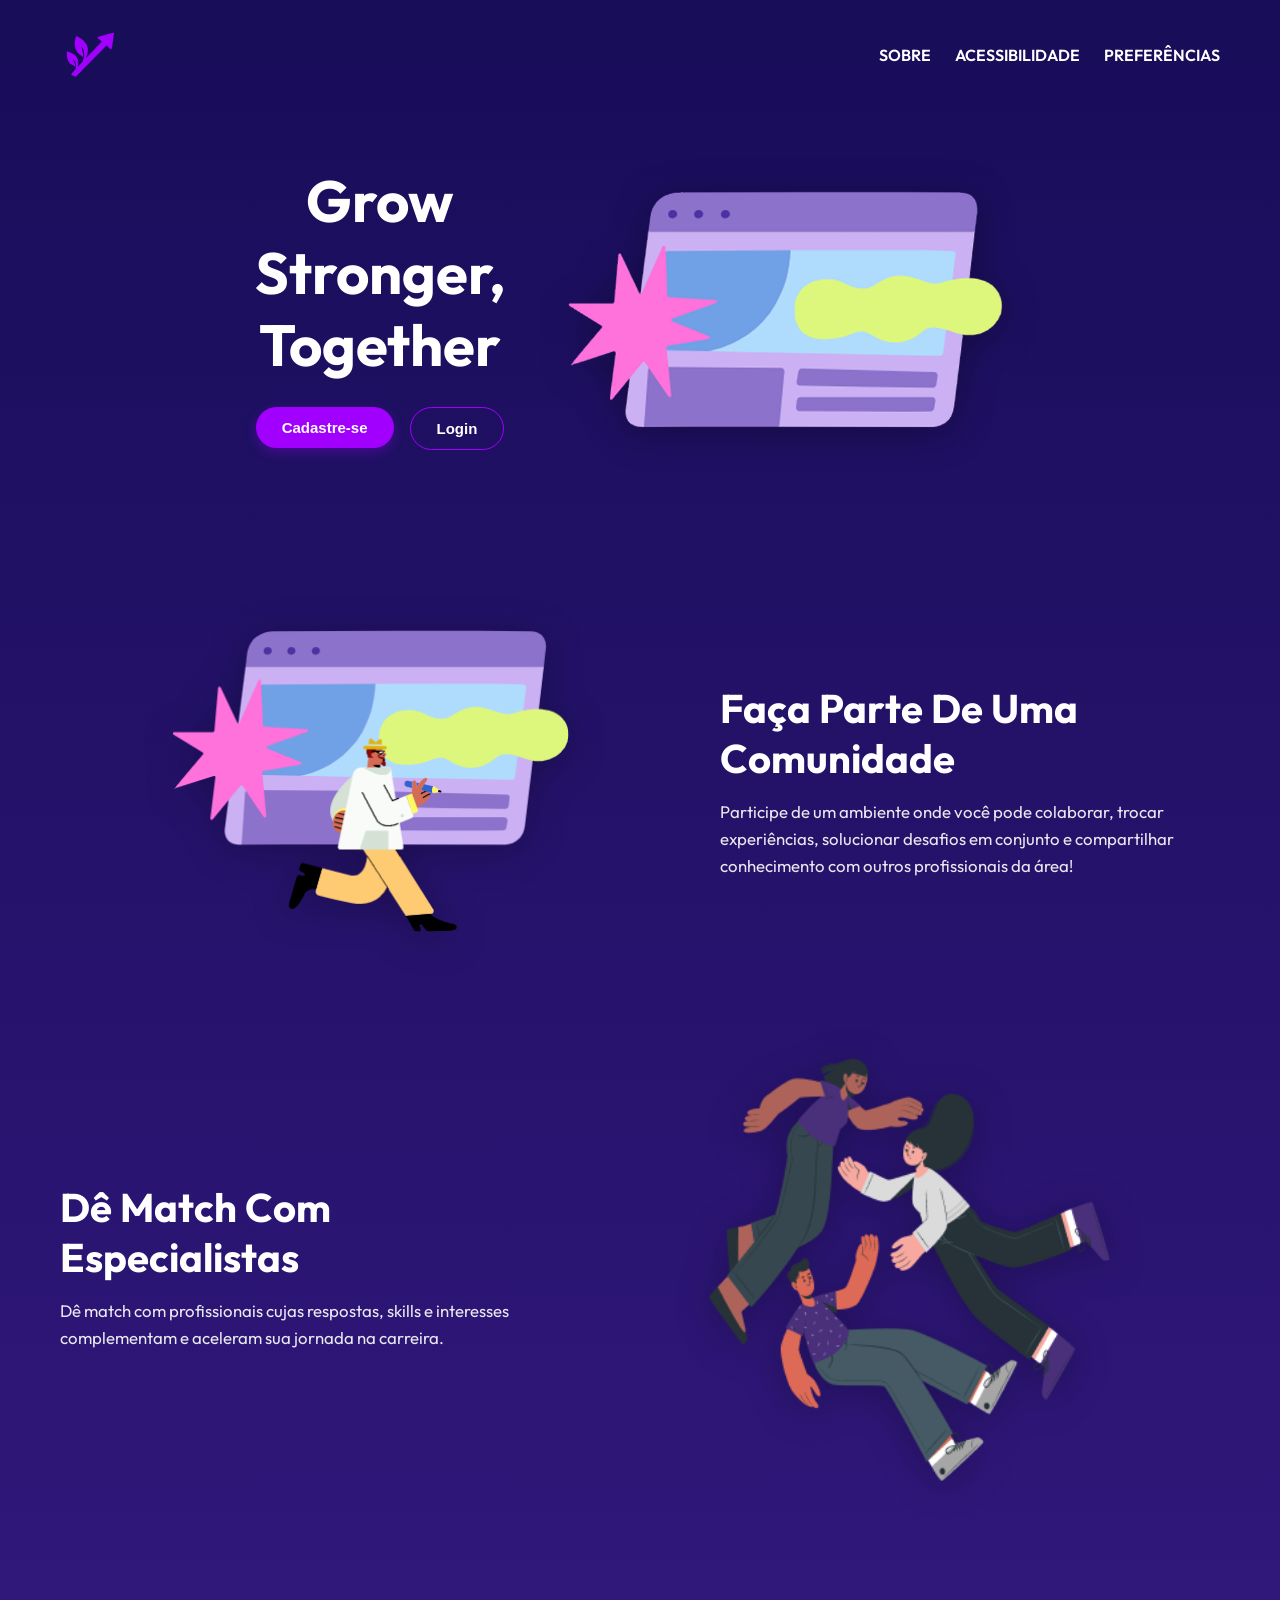
==== commit 1ad330c3: "Adição da tela de skills" ====
--- a/public/index.html
+++ b/public/index.html
@@ -295,7 +295,9 @@
       <h1 class="texto-semi">Stronger,</h1>
       <h1 class="texto-semi">Together</h1>
       <div class="div-botoes-semi">
+        <a href="./src/pages/auth/cadastro/cadastro.html">
         <button class="btn-conectar">Cadastre-se</button>
+        </a>
         <a href="./src/pages/auth/login/login.html" class="btn-login-link">
           <button class="btn-login">Login</button>
         </a>      
